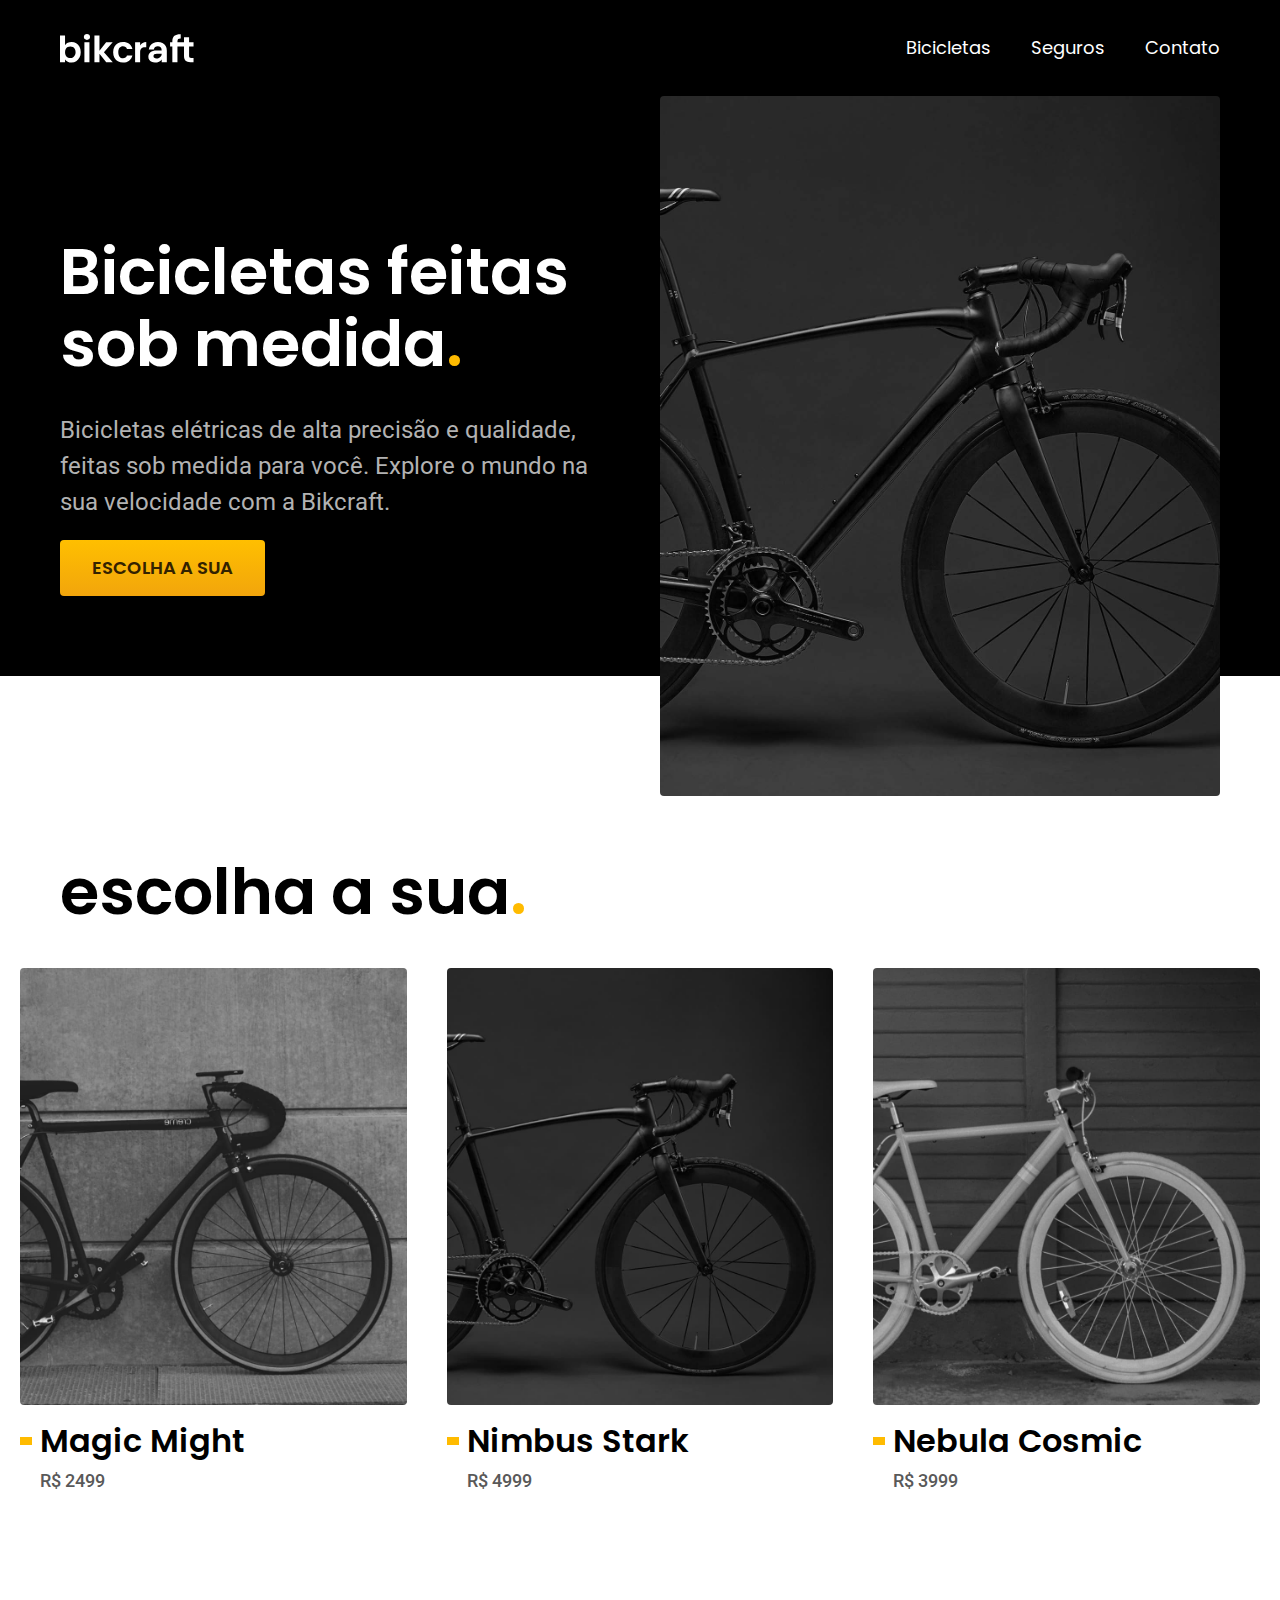
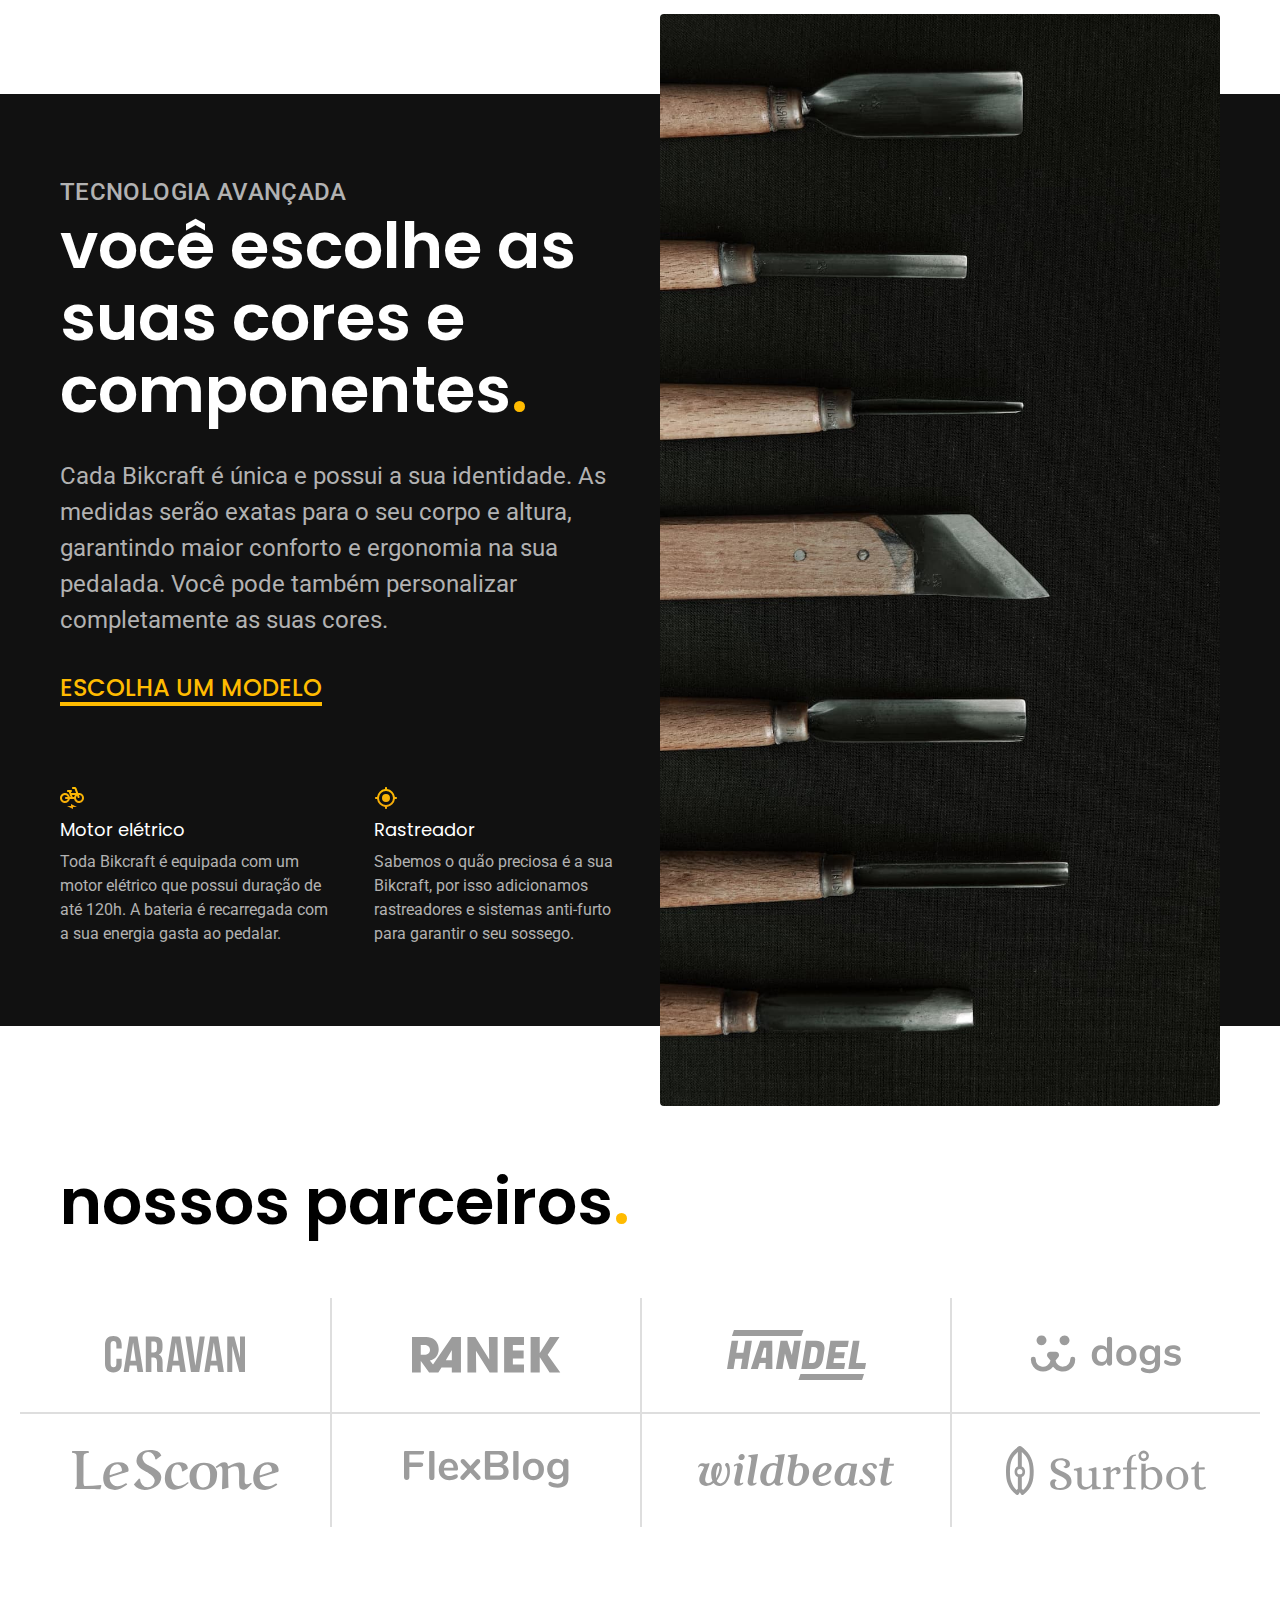
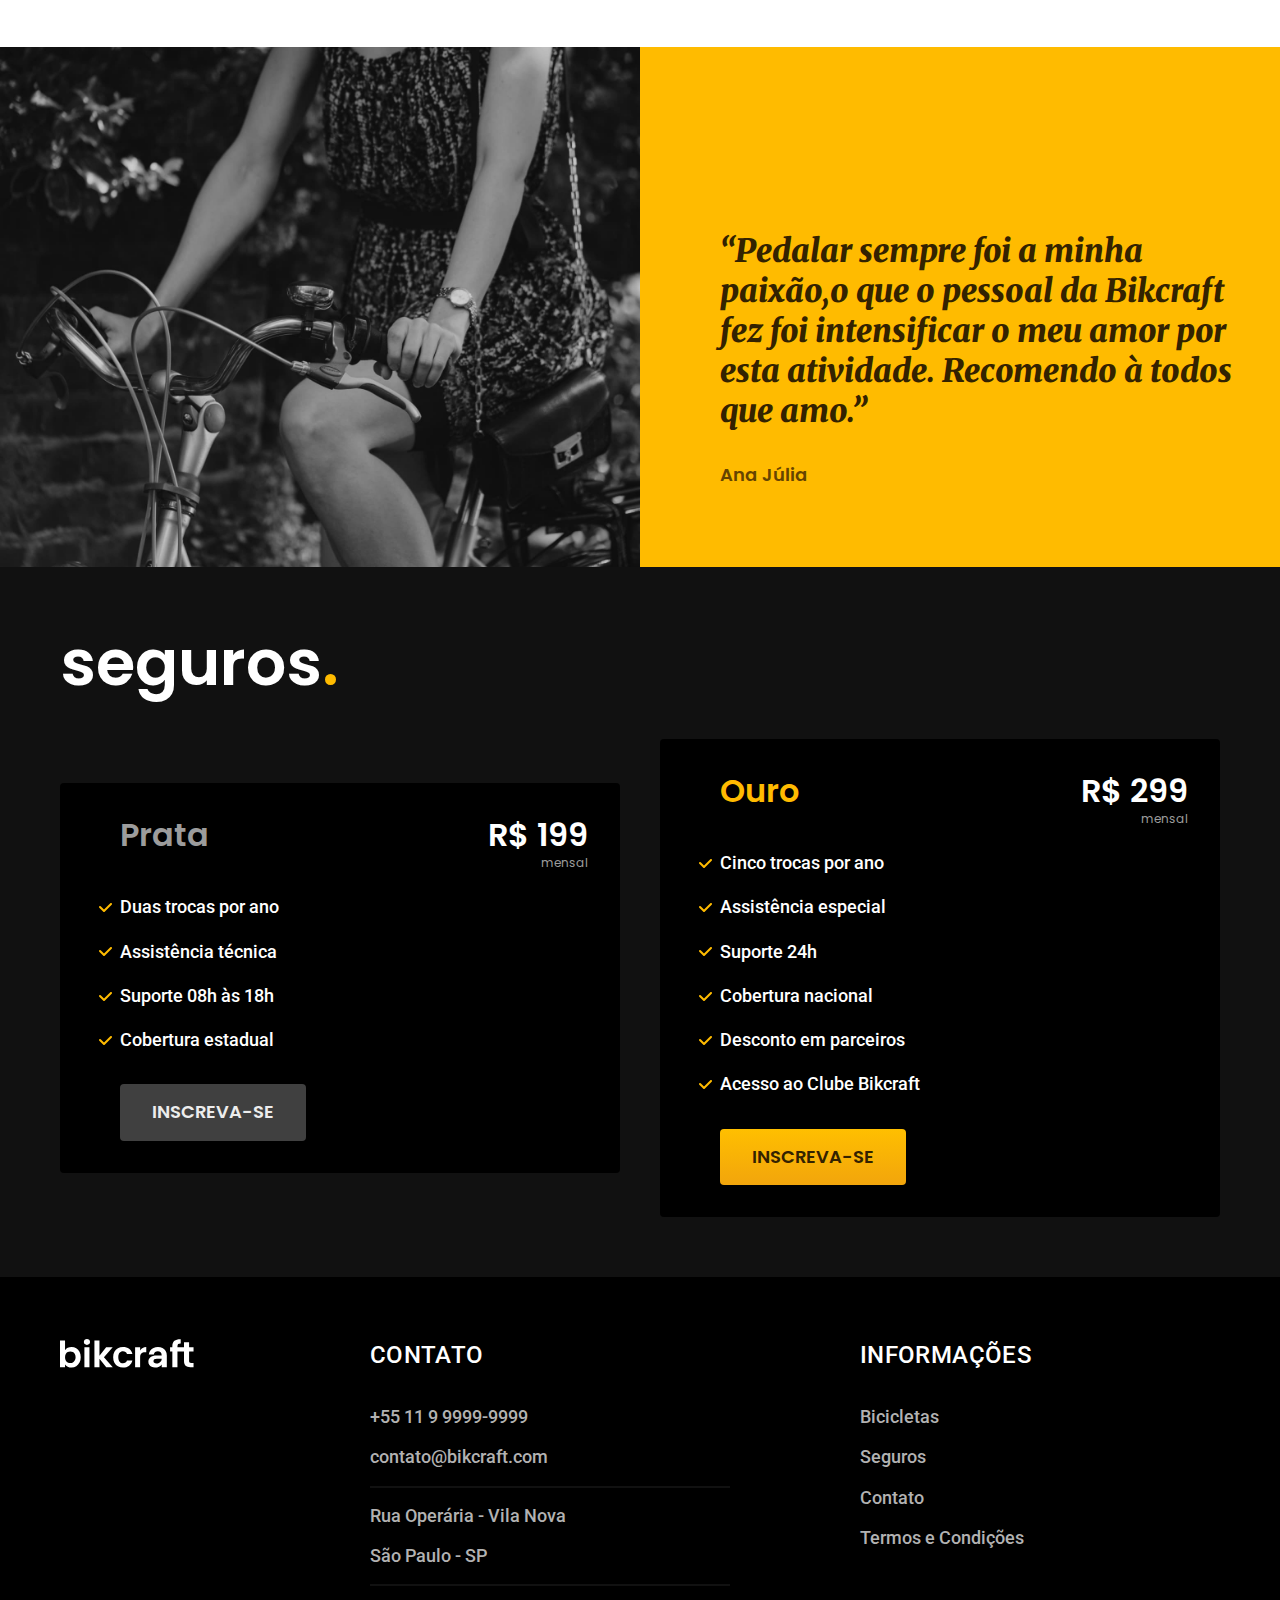
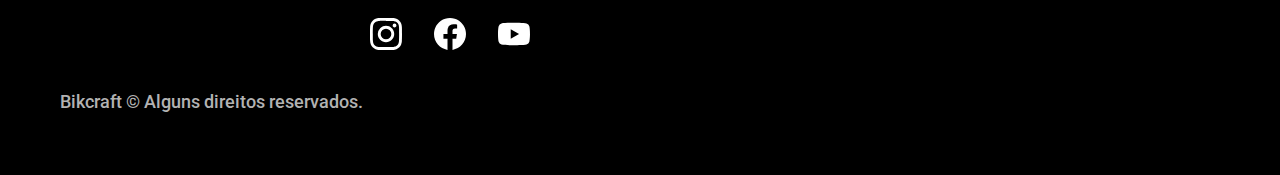
==== index.html @ 16614006 "building inner page bike and styled, part 1" ====
<!DOCTYPE html>
<html lang="pt-br">

<head>
  <meta charset="UTF-8">

  <link rel="preconnect" href="https://fonts.googleapis.com">
  <link rel="preconnect" href="https://fonts.gstatic.com" crossorigin>

  <meta name="viewport" content="width=device-width, initial-scale=1.0">
  <meta name="description" content="Bicicletas elétricas de alta precisão e qualidade, feitas sob medida para você. Explore o mundo na sua velocidade com a Bikcraft.">

  <link href="https://fonts.googleapis.com/css2?family=Merriweather:ital,wght@1,900&family=Poppins:wght@400;600&family=Roboto:wght@400;500&display=swap" rel="stylesheet">

  <link rel="stylesheet" href="src/styles/global/global.css">
  <link rel="stylesheet" href="src/styles/styles.css">

  <link rel="shortcut icon" href="src/assets/favicon.svg" type="image/x-icon">

  <title>Bikcraft - Bicicletas elétricas</title>
</head>

<body>
  <header class="header-bg">
    <div class="header container">
      <a href="./">
        <img src="src/assets/bikcraft.svg" alt="Bikcraft">
      </a>
      <nav aria-label="primária">
        <ul class="header-menu text-1-m">
          <li><a href="bikes.html">Bicicletas</a></li>
          <li><a href="secures.html">Seguros</a></li>
          <li><a href="src/pages/contact/index.html">Contato</a></li>
        </ul>
      </nav>
    </div>
  </header>

  <main class="introduction-bg">
    <div class="introduction container">
      <div class="introduction-content">
        <h1 class="text-1-xxl">Bicicletas feitas sob medida<span class="span-style">.</span></h1>
        <p class="text-2-l">Bicicletas elétricas de alta precisão e qualidade, feitas sob medida para você. Explore o mundo na sua velocidade com a Bikcraft.</p>
        <a class="button" href="bikes.html">Escolha a sua</a>
      </div>
      <div>
        <img src="src/assets/fotos/introducao.jpg" width="1280" height="1600" alt="Bicicleta elétrica preta">
      </div>
    </div>
  </main>

  <article class="bike-list">
    <h2 class="container text-1-xxl">escolha a sua<span class="span-style">.</span></h2>
    <ul>
      <li>
        <a href="src/pages/bikes/index.html">
          <img src="src/assets/bicicletas/magic-home.jpg" alt="Bicicleta preta">
          <h3 class="text-1-xl">Magic Might</h3>
          <span class="text-2-m color-8">R$ 2499</span>
        </a>
      </li>

      <li>
        <a href="bikes/nimbus.html">
          <img src="src/assets/bicicletas/nimbus-home.jpg" alt="Bicicleta preta">
          <h3 class="text-1-xl">Nimbus Stark</h3>
          <span class="text-2-m color-8">R$ 4999</span>
        </a>
      </li>

      <li>
        <a href="src/pages/bikes/index.html">
          <img src="src/assets/bicicletas/nebula-home.jpg" alt="Bicicleta preta">
          <h3 class="text-1-xl">Nebula Cosmic</h3>
          <span class="text-2-m color-8">R$ 3999</span>
        </a>
      </li>
    </ul>
  </article>

  <article class="technology-bg">
    <div class="technology container">
      <div class="technology-content">
        <span class="text-2-l-b color-5">Tecnologia Avançada</span>
        <h2 class="text-1-xxl color-0">você escolhe as suas cores e componentes<span class="span-style">.</span></h2>
        <p class="text-2-l color-5">Cada Bikcraft é única e possui a sua identidade. As medidas serão exatas para o seu corpo e altura, garantindo maior conforto e ergonomia na sua pedalada. Você pode também personalizar completamente as suas cores.</p>
        <a class="link" href="bikes.html">Escolha um modelo</a>
        <div class="technology-benefits">
          <div>
            <img src="src/assets/icones/eletrica.svg" width="24" height="24" alt="Ícone de bicicleta elétrica">
            <h3 class="text-1-m color-0">Motor elétrico</h3>
            <p class="text-2-s color-5">Toda Bikcraft é equipada com um motor elétrico que possui duração de até 120h. A bateria é recarregada com a sua energia gasta ao pedalar.</p>
          </div>

          <div>
            <img src="src/assets/icones/rastreador.svg" width="24" height="24" alt="Ícone de bicicleta elétrica">
            <h3 class="text-1-m color-0">Rastreador</h3>
            <p class="text-2-s color-5">Sabemos o quão preciosa é a sua Bikcraft, por isso adicionamos rastreadores e sistemas anti-furto para garantir o seu sossego.</p>
          </div>
        </div>
      </div>
      <div class="technology-image">
        <img src="src/assets/fotos/tecnologia.jpg" width="1200" height="1920" alt="">
      </div>
    </div>
  </article>

  <section class="partners" aria-label="Nosso Parceiros">
    <h2 class="container text-1-xxl">nossos parceiros<span class="span-style">.</span></h2>

    <ul>
      <li><img src="src/assets/parceiros/caravan.svg" alt="Caravan"></li>
      <li><img src="src/assets/parceiros/ranek.svg" alt="Ranek"></li>
      <li><img src="src/assets/parceiros/handel.svg" alt="Handel"></li>
      <li><img src="src/assets/parceiros/dogs.svg" alt="Dogs"></li>
      <li><img src="src/assets/parceiros/lescone.svg" alt="Lescone"></li>
      <li><img src="src/assets/parceiros/flexblog.svg" alt="flexblog"></li>
      <li><img src="src/assets/parceiros/wildbeast.svg" alt="Wildbeast"></li>
      <li><img src="src/assets/parceiros/surfbot.svg" alt="Surfbot"></li>
    </ul>
  </section>

  <section class="depositions" aria-label="Depoimentos">
    <div>
      <img src="src/assets/fotos/depoimento.jpg" width="1560" height="1360" alt="Foto de uma mulher em cima de uma bicicleta">
    </div>
    <div class="depositions-content">
      <blockquote class="text-1-xl color-p5">
        <p>“Pedalar sempre foi a minha paixão,o que o pessoal da Bikcraft fez foi intensificar o meu amor por esta atividade. Recomendo à todos que amo.”</p>
      </blockquote>
      <span class="text-1-m-b color-p4">Ana Júlia</span>
    </div>
  </section>

  <article class="secures-bg">
    <div class="secures container">
      <h2 class="text-1-xxl color-0">seguros<span class="span-style">.</span></h2>
      
      <div class="secures-item">
        <h3 class="text-1-xl color-6">Prata</h3>
        <span class="text-1-xl color-0">
          R$ 199
          <span class="text-1-xs color-6">mensal</span>
        </span>
        <ul class="text-2-m color-0">
          <li>Duas trocas por ano</li>
          <li>Assistência técnica</li>
          <li>Suporte 08h às 18h </li>
          <li>Cobertura estadual</li>
        </ul>
        <a class="button secondary" href="">Inscreva-se</a>
      </div>

      <div class="secures-item">
        <h3 class="text-1-xl color-p1">Ouro</h3>
        <span class="text-1-xl color-0">
          R$ 299
          <span class="text-1-xs color-6">mensal</span>
        </span>
        <ul class="text-2-m color-0">
          <li>Cinco trocas por ano</li>
          <li>Assistência especial</li>
          <li>Suporte 24h</li>
          <li>Cobertura nacional</li>
          <li>Desconto em parceiros</li>
          <li>Acesso ao Clube Bikcraft</li>
        </ul>
        <a class="button" href="">Inscreva-se</a>
      </div>
    </div>
  </article>

  <footer class="footer-bg">
    <div class="footer container">
      <img src="src/assets/bikcraft.svg" alt="Bikcraft">
      <div class="footer-contact">
        <h3 class="text-2-l-b color-0">Contato</h3>
        <ul class="text-2-m color-5">
          <li><a class="text-2-m color-5" href="tel:+5511999999">+55 11 9 9999-9999</a></li>
          <li><a class="text-2-m color-5" href="mailto:contato@bikcraft.com">contato@bikcraft.com</a></li>
          <li>Rua Operária - Vila Nova</li>
          <li>São Paulo - SP</li>
        </ul>
        <div class="medias-socias">
          <a href="./">
            <img src="src/assets/redes/instagram.svg" alt="">
          </a>
          <a href="./">
            <img src="src/assets/redes/facebook.svg" alt="">
          </a>
          <a href="./">
            <img src="src/assets/redes/youtube.svg" alt="">
          </a>
        </div>
      </div>
      <div>
        <h3 class="text-2-l-b color-0">Informações</h3>
        <nav>
          <ul>
            <li><a class="text-2-m color-5" href="bikes.html">Bicicletas</a></li>
            <li><a class="text-2-m color-5" href="secures.html">Seguros</a></li>
            <li><a class="text-2-m color-5" href="#">Contato</a></li>
            <li><a class="text-2-m color-5" href="terms.html">Termos e Condições</a></li>
          </ul>
        </nav>
      </div>
      <p class="text-2-m color-5 copyright">Bikcraft © Alguns direitos reservados.</p>
    </div>
  </footer>
</body>

</html>
---- src/styles/global/global.css ----
* {
  box-sizing: border-box;
  padding: 0;
  margin: 0;
}

body {
  font-family: Arial, Helvetica, sans-serif;
}

a {
  text-decoration: none;
  color: var(--black);
}

ul,li {
  list-style: none;
}

img {
  max-width: 100%;
  display: block;
}

img[src$=".jpg"] {
  border-radius: 4px;
}
---- src/styles/styles.css ----
/* Globais */
@import url("global/global.css");
@import url("global/header.css");
@import url("global/footer.css");

/* Utilidades */
@import url("utility/components.css");
@import url("utility/typography.css");
@import url("utility/colors.css");

/* Home */
@import url("home/introduction.css");

/* Bicicletas */
@import url("home/bikes-list.css");

/* Tecnologia */
@import url("home/technology.css");

/* Parceiros */
@import url("home/partners.css");

/* Depoimentos */
@import url("home/depositions.css");

/* Seguros */
@import url("home/secures.css");

/* Pages */

/* Termos */
@import url("terms/style.css");

/* Página Bicicletas */
@import url("bikes/style.css");

/* Página Bicicletas Interna */
@import url("bike/style.css");

/* Página Seguros */
@import url("secures/style.css");

:root {
  --white: #ffffff;
  --grey-100: #f7f7f7;
  --grey-200: #ededed;
  --grey-300: #dedede;
  --grey-400: #cccccc;
  --grey-500: #b2b2b2;
  --grey-600: #9c9c9c;
  --grey-700: #717171;
  --dark-grey-100: #595959;
  --dark-grey-200: #404040;
  --dark-grey-300: #2e2e2e;
  --dark-grey-400: #111111;
  --black: #000000;
  --yellow-400: #ffbb00;
  --yellow-500: #e4a30b;
  --yellow-600: #a66f00;
  --yellow-700: #664400;
  --yellow-800: #332200;
}
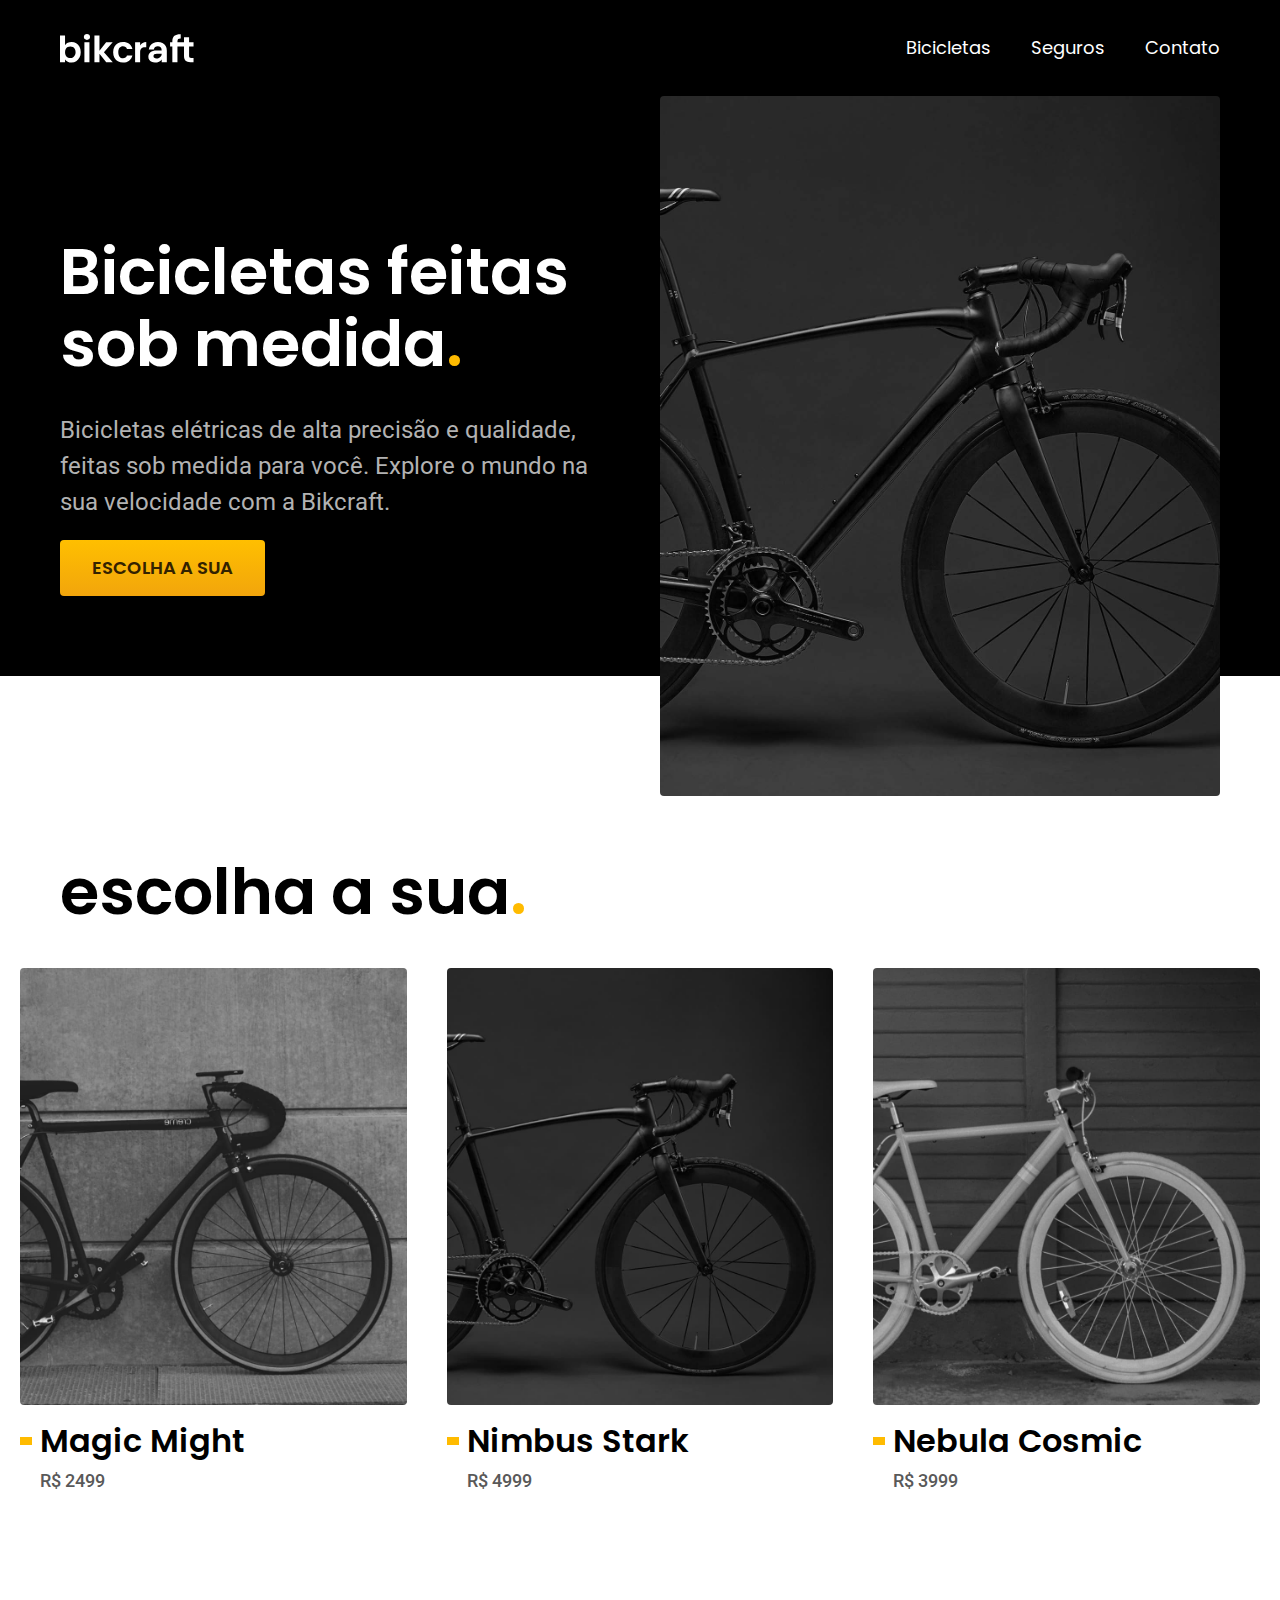
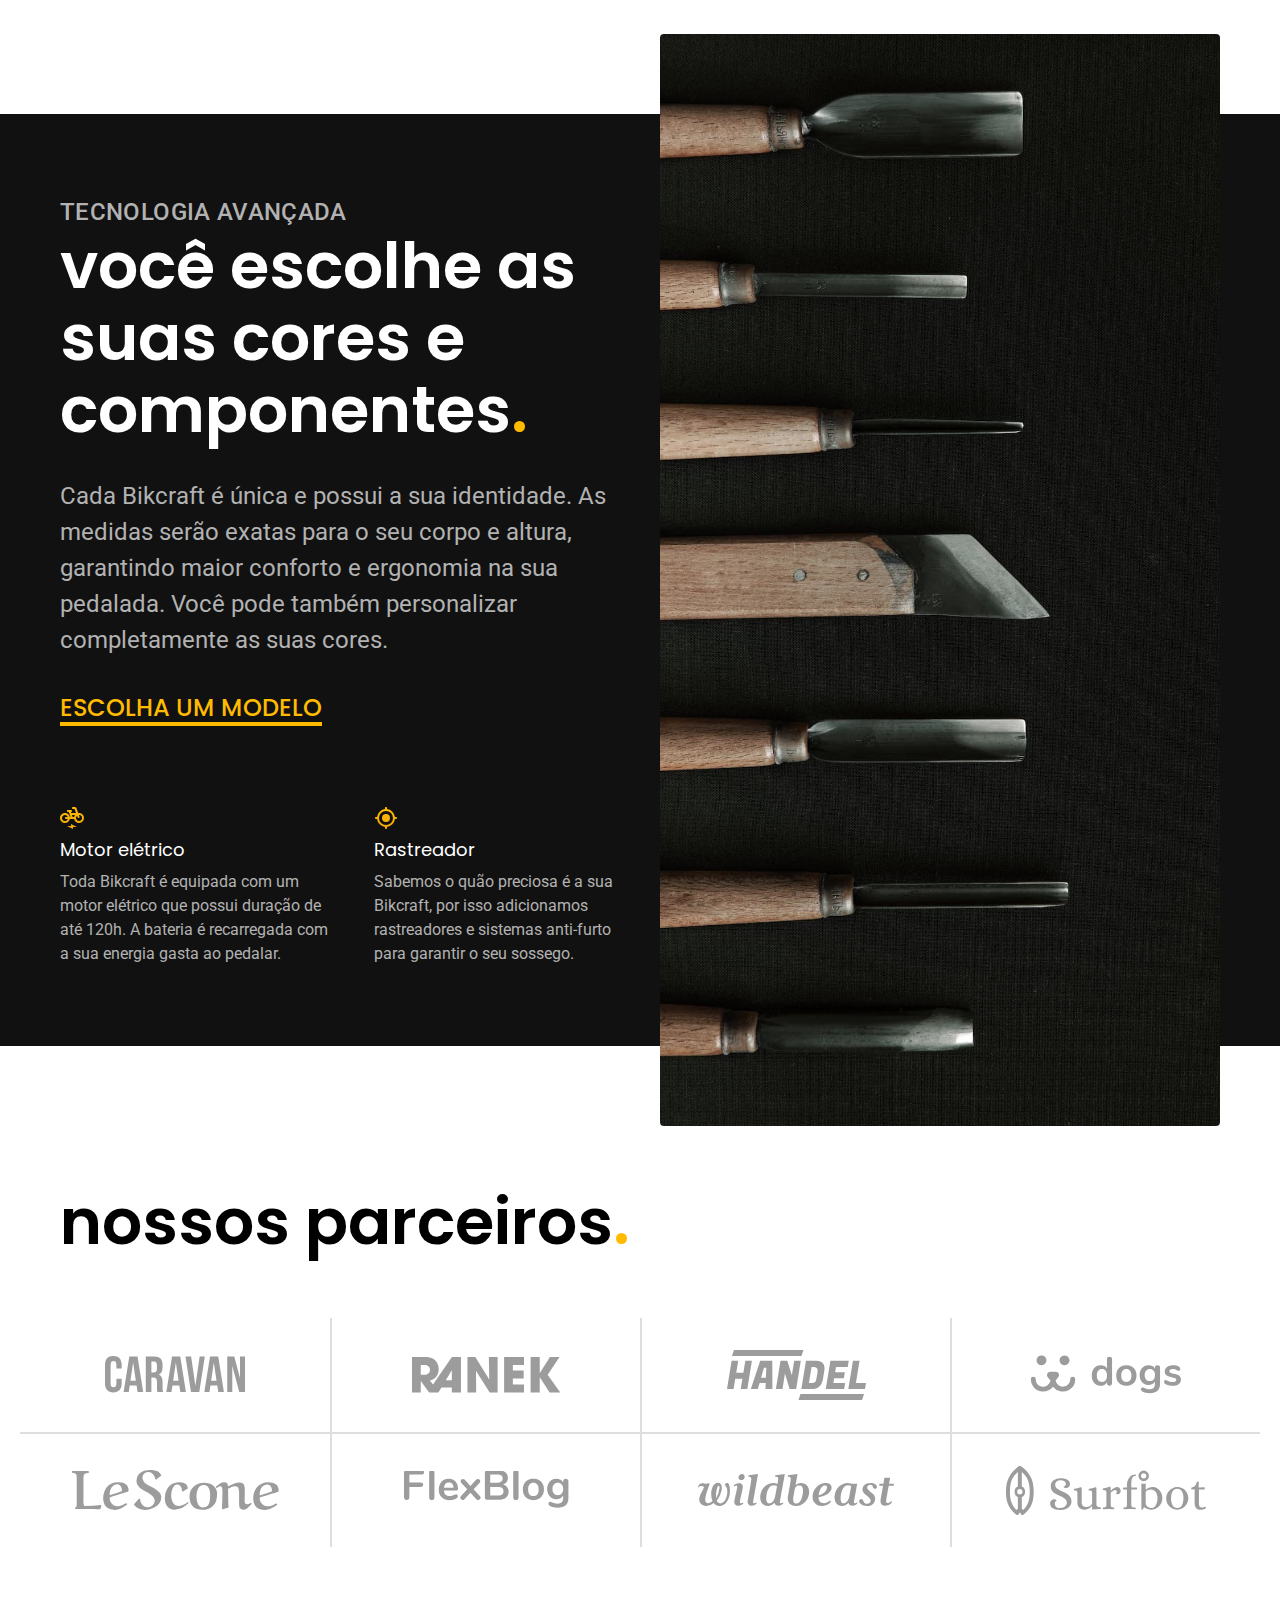
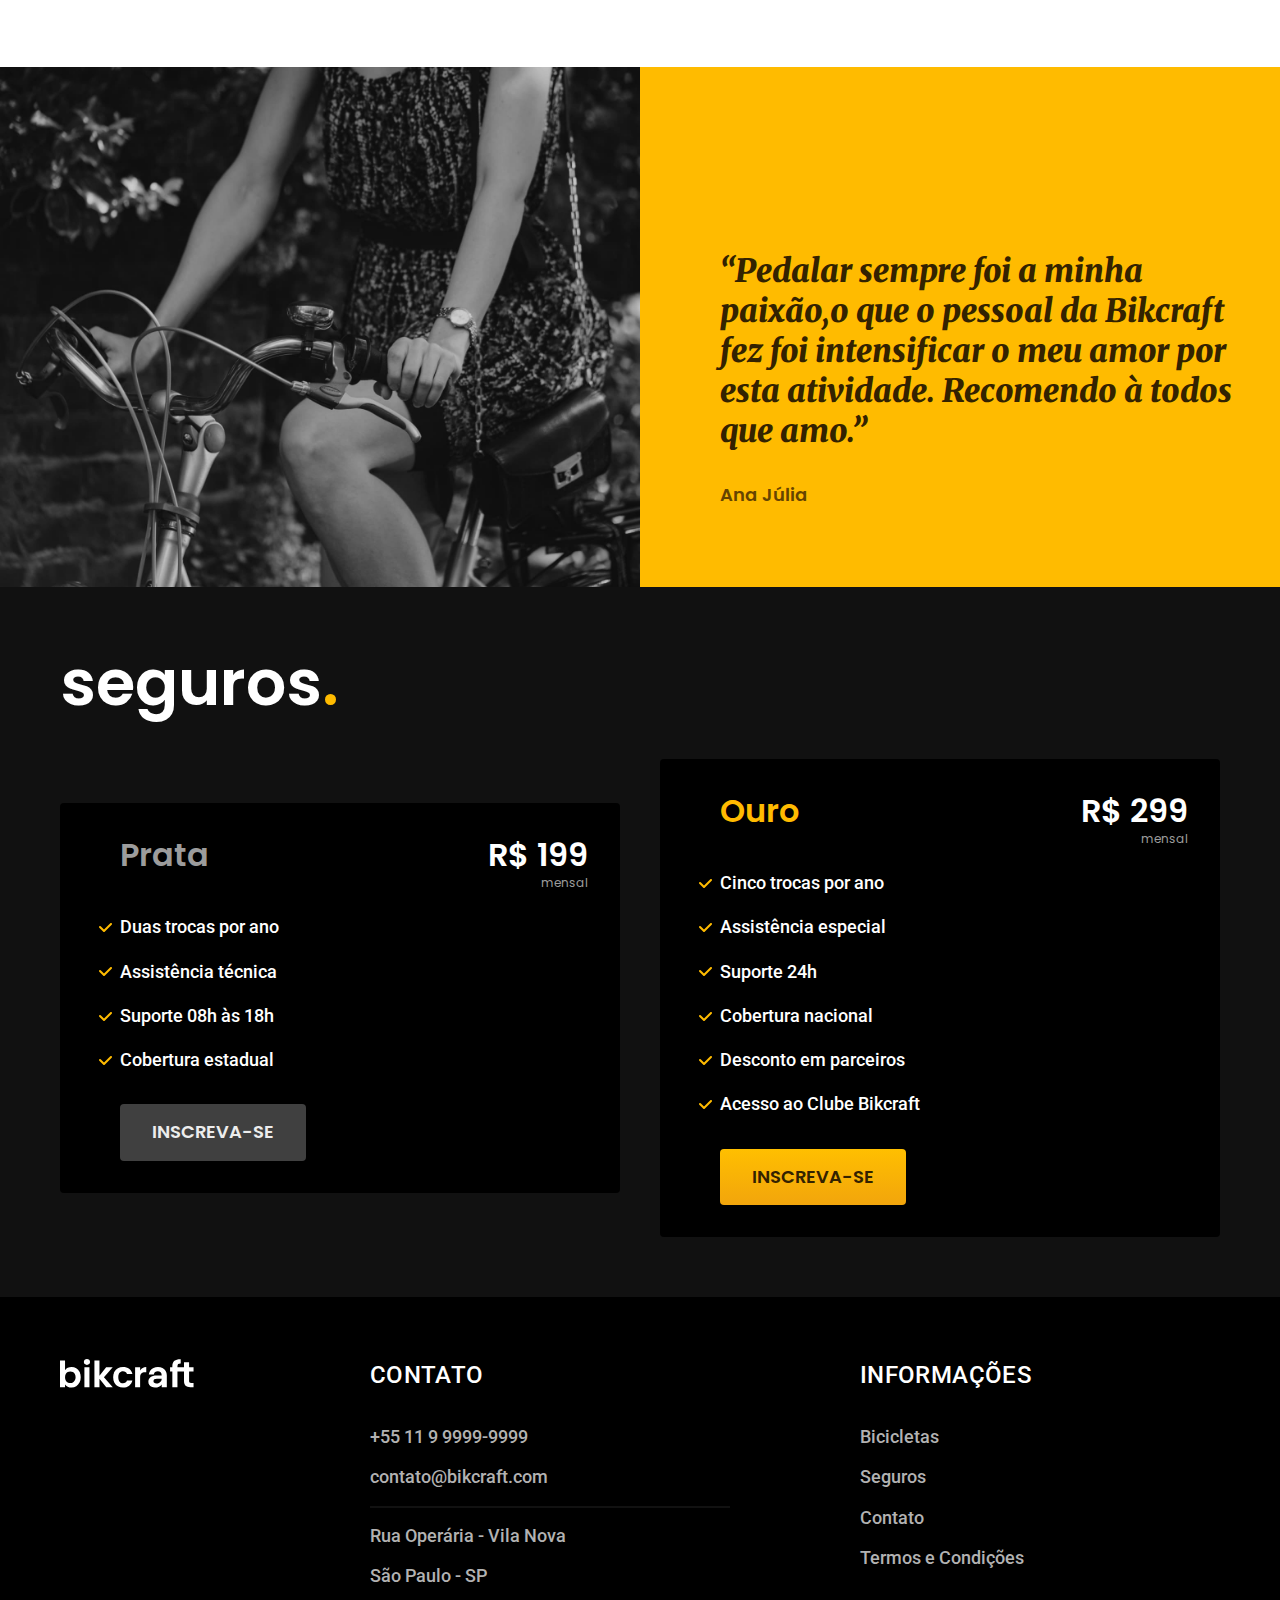
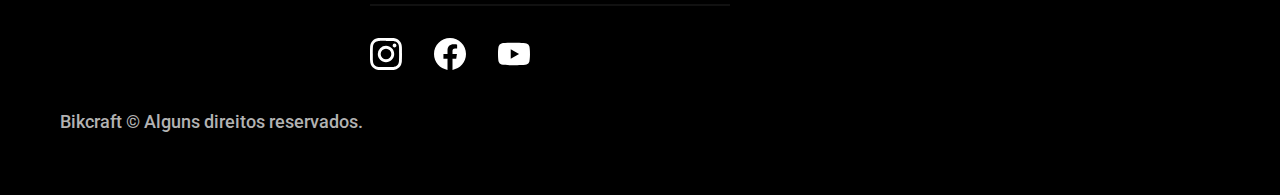
==== commit b476e56a: "update index" ====
--- a/index.html
+++ b/index.html
@@ -53,7 +53,7 @@
     <h2 class="container text-1-xxl">escolha a sua<span class="span-style">.</span></h2>
     <ul>
       <li>
-        <a href="src/pages/bikes/index.html">
+        <a href="bikes/magic.html">
           <img src="src/assets/bicicletas/magic-home.jpg" alt="Bicicleta preta">
           <h3 class="text-1-xl">Magic Might</h3>
           <span class="text-2-m color-8">R$ 2499</span>
@@ -69,7 +69,7 @@
       </li>
 
       <li>
-        <a href="src/pages/bikes/index.html">
+        <a href="bikes/nebula.html">
           <img src="src/assets/bicicletas/nebula-home.jpg" alt="Bicicleta preta">
           <h3 class="text-1-xl">Nebula Cosmic</h3>
           <span class="text-2-m color-8">R$ 3999</span>
--- a/src/styles/styles.css
+++ b/src/styles/styles.css
@@ -36,6 +36,7 @@
 
 /* Página Bicicletas Interna */
 @import url("bike/style.css");
+@import url("bike/secure.css");
 
 /* Página Seguros */
 @import url("secures/style.css");
